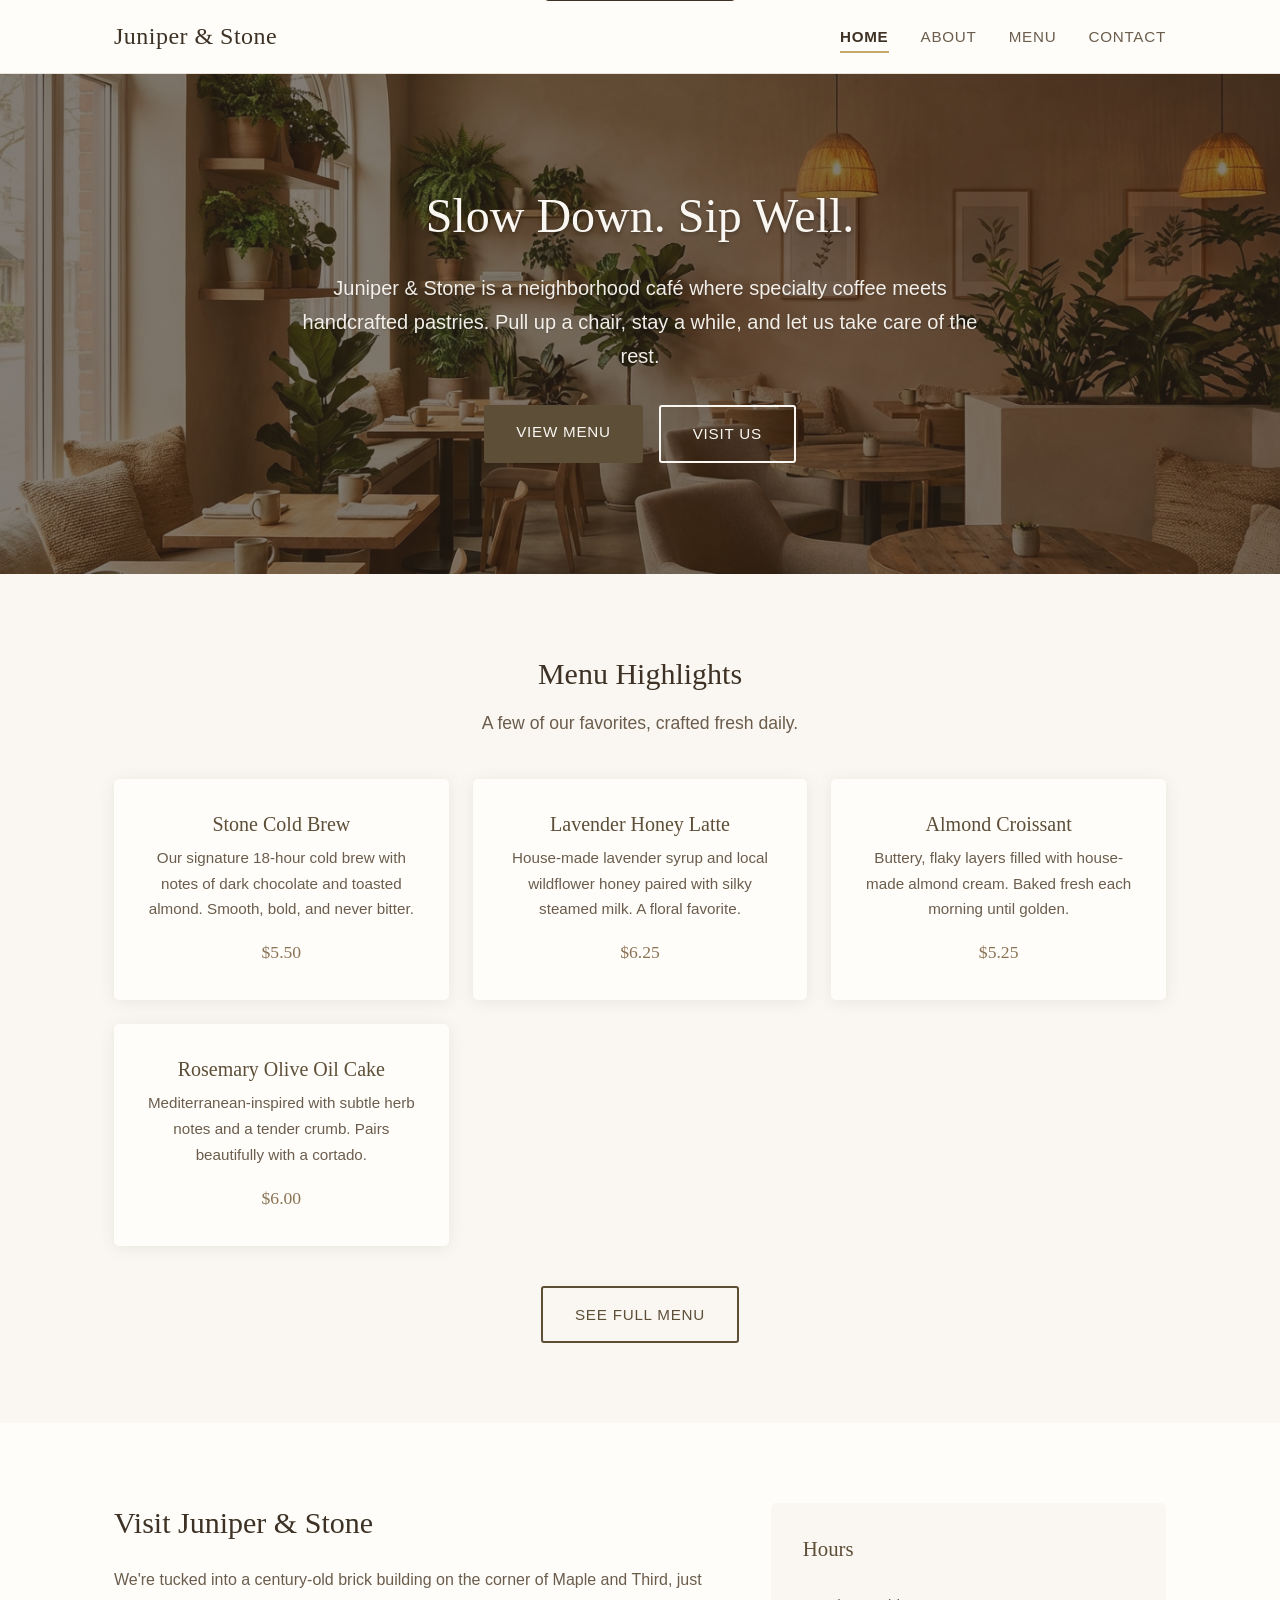
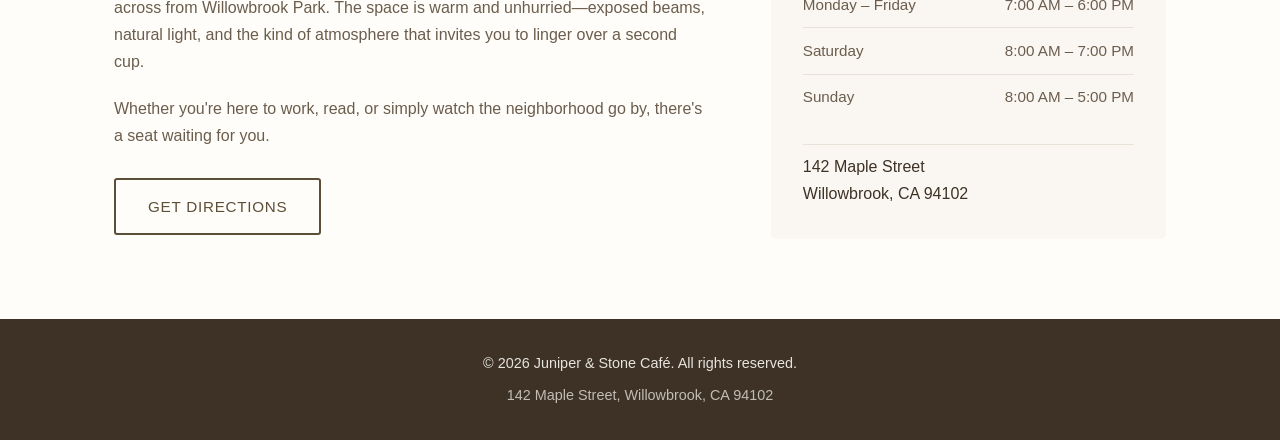
==== index.html @ cbd1dbdf "Add AI-generated brand imagery for cafe site - Add hero background image with dark overlay - Add spa" ====
<!DOCTYPE html>
<html lang="en">
<head>
    <meta charset="UTF-8">
    <meta name="viewport" content="width=device-width, initial-scale=1.0">
    <title>Juniper & Stone Café | Artisan Coffee & Pastries</title>
    <link rel="stylesheet" href="styles.css">
</head>
<body>
    <a href="#main-content" class="skip-link">Skip to main content</a>
    <header class="site-header">
        <nav class="nav-container" aria-label="Main navigation">
            <a href="index.html" class="logo">Juniper & Stone</a>
            <button class="nav-toggle" aria-label="Toggle navigation menu" aria-expanded="false" aria-controls="nav-menu">
                <span class="hamburger" aria-hidden="true"></span>
            </button>
            <ul class="nav-menu" id="nav-menu">
                <li><a href="index.html" aria-current="page">Home</a></li>
                <li><a href="about.html">About</a></li>
                <li><a href="services.html">Menu</a></li>
                <li><a href="contact.html">Contact</a></li>
            </ul>
        </nav>
    </header>

    <main id="main-content">
        <section class="hero">
            <div class="hero-content">
                <h1>Slow Down. Sip Well.</h1>
                <p>Juniper & Stone is a neighborhood café where specialty coffee meets handcrafted pastries. Pull up a chair, stay a while, and let us take care of the rest.</p>
                <div class="hero-buttons">
                    <a href="services.html" class="btn btn-primary">View Menu</a>
                    <a href="contact.html" class="btn btn-hero-secondary">Visit Us</a>
                </div>
            </div>
        </section>

        <section class="highlights">
            <div class="container">
                <h2>Menu Highlights</h2>
                <p class="section-intro">A few of our favorites, crafted fresh daily.</p>
                <div class="highlights-grid">
                    <div class="highlight-card">
                        <h3>Stone Cold Brew</h3>
                        <p>Our signature 18-hour cold brew with notes of dark chocolate and toasted almond. Smooth, bold, and never bitter.</p>
                        <span class="highlight-price">$5.50</span>
                    </div>
                    <div class="highlight-card">
                        <h3>Lavender Honey Latte</h3>
                        <p>House-made lavender syrup and local wildflower honey paired with silky steamed milk. A floral favorite.</p>
                        <span class="highlight-price">$6.25</span>
                    </div>
                    <div class="highlight-card">
                        <h3>Almond Croissant</h3>
                        <p>Buttery, flaky layers filled with house-made almond cream. Baked fresh each morning until golden.</p>
                        <span class="highlight-price">$5.25</span>
                    </div>
                    <div class="highlight-card">
                        <h3>Rosemary Olive Oil Cake</h3>
                        <p>Mediterranean-inspired with subtle herb notes and a tender crumb. Pairs beautifully with a cortado.</p>
                        <span class="highlight-price">$6.00</span>
                    </div>
                </div>
                <a href="services.html" class="btn btn-secondary">See Full Menu</a>
            </div>
        </section>

        <section class="visit-section">
            <div class="container">
                <div class="visit-grid">
                    <div class="visit-content">
                        <h2>Visit Juniper & Stone</h2>
                        <p>We're tucked into a century-old brick building on the corner of Maple and Third, just across from Willowbrook Park. The space is warm and unhurried—exposed beams, natural light, and the kind of atmosphere that invites you to linger over a second cup.</p>
                        <p>Whether you're here to work, read, or simply watch the neighborhood go by, there's a seat waiting for you.</p>
                        <a href="contact.html" class="btn btn-secondary">Get Directions</a>
                    </div>
                    <div class="visit-hours">
                        <h3>Hours</h3>
                        <ul class="hours-list">
                            <li><span>Monday – Friday</span><span>7:00 AM – 6:00 PM</span></li>
                            <li><span>Saturday</span><span>8:00 AM – 7:00 PM</span></li>
                            <li><span>Sunday</span><span>8:00 AM – 5:00 PM</span></li>
                        </ul>
                        <p class="visit-address">142 Maple Street<br>Willowbrook, CA 94102</p>
                    </div>
                </div>
            </div>
        </section>
    </main>

    <footer class="site-footer">
        <div class="container">
            <p>&copy; 2026 Juniper & Stone Café. All rights reserved.</p>
            <p>142 Maple Street, Willowbrook, CA 94102</p>
        </div>
    </footer>

    <script src="script.js"></script>
</body>
</html>
---- styles.css ----
/* ========================================
   Juniper & Stone Café - Stylesheet
   ======================================== */

/* CSS Variables */
:root {
    --color-primary: #5D4E37;
    --color-primary-dark: #3D3225;
    --color-secondary: #8B7355;
    --color-accent: #C9A86C;
    --color-cream: #FAF7F2;
    --color-warm-white: #FFFDF9;
    --color-text: #2C2416;
    --color-text-light: #6B5D4D;
    --color-border: #E8E2D9;
    --font-heading: 'Georgia', 'Times New Roman', serif;
    --font-body: 'Segoe UI', 'Helvetica Neue', Arial, sans-serif;
    --shadow-soft: 0 2px 15px rgba(93, 78, 55, 0.1);
    --shadow-medium: 0 4px 20px rgba(93, 78, 55, 0.15);
    --transition: all 0.3s ease;
}

/* Reset & Base */
*, *::before, *::after {
    box-sizing: border-box;
    margin: 0;
    padding: 0;
}

html {
    scroll-behavior: smooth;
}

body {
    font-family: var(--font-body);
    font-size: 1rem;
    line-height: 1.7;
    color: var(--color-text);
    background-color: var(--color-warm-white);
}

h1, h2, h3, h4 {
    font-family: var(--font-heading);
    font-weight: 400;
    line-height: 1.3;
    color: var(--color-primary-dark);
}

h1 { font-size: 2.5rem; }
h2 { font-size: 1.875rem; margin-bottom: 1rem; }
h3 { font-size: 1.25rem; margin-bottom: 0.5rem; }

p {
    margin-bottom: 1rem;
}

a {
    color: var(--color-primary);
    text-decoration: none;
    transition: var(--transition);
}

a:hover, a:focus {
    color: var(--color-accent);
}

img {
    max-width: 100%;
    height: auto;
}

address {
    font-style: normal;
}

/* Container */
.container {
    max-width: 1100px;
    margin: 0 auto;
    padding: 0 1.5rem;
}

/* Buttons */
.btn {
    display: inline-block;
    padding: 0.875rem 2rem;
    font-family: var(--font-body);
    font-size: 0.95rem;
    font-weight: 500;
    text-transform: uppercase;
    letter-spacing: 0.05em;
    border: none;
    border-radius: 3px;
    cursor: pointer;
    transition: var(--transition);
}

.btn-primary {
    background-color: var(--color-primary);
    color: var(--color-cream);
}

.btn-primary:hover {
    background-color: var(--color-primary-dark);
    color: var(--color-cream);
    transform: translateY(-1px);
    box-shadow: var(--shadow-soft);
}

.btn-primary:focus {
    background-color: var(--color-primary-dark);
    color: var(--color-cream);
    outline: 2px solid var(--color-accent);
    outline-offset: 2px;
}

.btn-primary:active {
    transform: translateY(0);
    box-shadow: none;
}

.btn-secondary {
    background-color: transparent;
    color: var(--color-primary);
    border: 2px solid var(--color-primary);
}

.btn-secondary:hover {
    background-color: var(--color-primary);
    color: var(--color-cream);
    transform: translateY(-1px);
    box-shadow: var(--shadow-soft);
}

.btn-secondary:focus {
    background-color: var(--color-primary);
    color: var(--color-cream);
    outline: 2px solid var(--color-accent);
    outline-offset: 2px;
}

.btn-secondary:active {
    transform: translateY(0);
    box-shadow: none;
}

/* Header & Navigation */
.site-header {
    background-color: rgba(255, 253, 249, 0.95);
    backdrop-filter: blur(10px);
    -webkit-backdrop-filter: blur(10px);
    border-bottom: 1px solid var(--color-border);
    position: sticky;
    top: 0;
    z-index: 1000;
    transition: box-shadow 0.3s ease;
}

.site-header.scrolled {
    box-shadow: 0 2px 20px rgba(93, 78, 55, 0.1);
}

.nav-container {
    max-width: 1100px;
    margin: 0 auto;
    padding: 1rem 1.5rem;
    display: flex;
    justify-content: space-between;
    align-items: center;
}

.logo {
    font-family: var(--font-heading);
    font-size: 1.5rem;
    color: var(--color-primary-dark);
    letter-spacing: 0.02em;
}

.logo:hover {
    color: var(--color-primary);
}

.logo:focus {
    color: var(--color-primary);
    outline: 2px solid var(--color-accent);
    outline-offset: 4px;
    border-radius: 3px;
}

.nav-menu {
    display: flex;
    list-style: none;
    gap: 2rem;
}

.nav-menu a {
    font-size: 0.95rem;
    text-transform: uppercase;
    letter-spacing: 0.05em;
    color: var(--color-text-light);
    padding: 0.5rem 0;
    position: relative;
}

.nav-menu a::after {
    content: '';
    position: absolute;
    bottom: 0;
    left: 0;
    width: 0;
    height: 2px;
    background-color: var(--color-accent);
    transition: var(--transition);
}

.nav-menu a:hover::after,
.nav-menu a:focus::after,
.nav-menu a.active::after {
    width: 100%;
}

.nav-menu a[aria-current="page"] {
    color: var(--color-primary-dark);
    font-weight: 600;
}

.nav-menu a[aria-current="page"]::after {
    width: 100%;
}

.nav-menu a:focus {
    outline: 2px solid var(--color-accent);
    outline-offset: 4px;
    border-radius: 2px;
}

/* Mobile Navigation Toggle */
.nav-toggle {
    display: none;
    background: none;
    border: none;
    cursor: pointer;
    padding: 0.5rem;
    border-radius: 3px;
}

.nav-toggle:focus {
    outline: 2px solid var(--color-accent);
    outline-offset: 2px;
}

.hamburger {
    display: block;
    width: 24px;
    height: 2px;
    background-color: var(--color-primary);
    position: relative;
    transition: var(--transition);
}

.hamburger::before,
.hamburger::after {
    content: '';
    position: absolute;
    width: 24px;
    height: 2px;
    background-color: var(--color-primary);
    transition: var(--transition);
}

.hamburger::before { top: -7px; }
.hamburger::after { bottom: -7px; }

/* Hero Section with Background Image */
.hero {
    background-image: linear-gradient(rgba(45, 35, 25, 0.6), rgba(45, 35, 25, 0.6)), url('public/images/hero.jpg');
    background-size: cover;
    background-position: center;
    background-repeat: no-repeat;
    color: var(--color-cream);
    padding: 6rem 1.5rem;
    text-align: center;
    min-height: 500px;
    display: flex;
    align-items: center;
    justify-content: center;
}

.hero-content {
    max-width: 700px;
    margin: 0 auto;
}

.hero h1 {
    color: var(--color-cream);
    font-size: 3rem;
    margin-bottom: 1.5rem;
    text-shadow: 0 2px 4px rgba(0, 0, 0, 0.3);
}

.hero p {
    font-size: 1.25rem;
    margin-bottom: 2rem;
    opacity: 0.95;
    text-shadow: 0 1px 2px rgba(0, 0, 0, 0.2);
}

.hero-buttons {
    display: flex;
    gap: 1rem;
    justify-content: center;
    flex-wrap: wrap;
}

.btn-hero-secondary {
    background-color: transparent;
    color: var(--color-cream);
    border: 2px solid var(--color-cream);
}

.btn-hero-secondary:hover {
    background-color: var(--color-cream);
    color: var(--color-primary-dark);
    transform: translateY(-1px);
}

.btn-hero-secondary:focus {
    background-color: var(--color-cream);
    color: var(--color-primary-dark);
    outline: 2px solid var(--color-accent);
    outline-offset: 2px;
}

/* Page Hero (for inner pages) */
.page-hero {
    background-color: var(--color-cream);
    padding: 4rem 0;
    text-align: center;
    border-bottom: 1px solid var(--color-border);
}

.page-hero h1 {
    margin: 0;
}

/* Overview Section */
.overview {
    padding: 5rem 0;
    background-color: var(--color-warm-white);
    text-align: center;
}

.overview p {
    max-width: 750px;
    margin-left: auto;
    margin-right: auto;
    color: var(--color-text-light);
}

/* Highlights Section */
.highlights {
    padding: 5rem 0;
    background-color: var(--color-cream);
    text-align: center;
}

.section-intro {
    color: var(--color-text-light);
    font-size: 1.1rem;
    margin-bottom: 0;
}

.highlights-grid {
    display: grid;
    grid-template-columns: repeat(auto-fit, minmax(250px, 1fr));
    gap: 1.5rem;
    margin: 2.5rem 0;
}

.highlight-card {
    background-color: var(--color-warm-white);
    padding: 2rem;
    border-radius: 5px;
    box-shadow: var(--shadow-soft);
    transition: var(--transition);
}

.highlight-card:hover {
    transform: translateY(-3px);
    box-shadow: var(--shadow-medium);
}

.highlight-card h3 {
    color: var(--color-primary);
}

.highlight-card p {
    color: var(--color-text-light);
    margin-bottom: 1rem;
    font-size: 0.95rem;
}

.highlight-price {
    display: inline-block;
    font-family: var(--font-heading);
    font-size: 1.1rem;
    color: var(--color-secondary);
    font-weight: 500;
}

/* Visit Section (Home Page) */
.visit-section {
    padding: 5rem 0;
    background-color: var(--color-warm-white);
}

.visit-grid {
    display: grid;
    grid-template-columns: 1.5fr 1fr;
    gap: 4rem;
    align-items: start;
}

.visit-content h2 {
    margin-bottom: 1.5rem;
}

.visit-content p {
    color: var(--color-text-light);
    margin-bottom: 1.25rem;
}

.visit-content .btn {
    margin-top: 0.5rem;
}

.visit-hours {
    background-color: var(--color-cream);
    padding: 2rem;
    border-radius: 5px;
}

.visit-hours h3 {
    color: var(--color-primary);
    margin-bottom: 1.25rem;
    font-size: 1.3rem;
}

.visit-hours .hours-list {
    list-style: none;
    margin-bottom: 1.5rem;
}

.visit-hours .hours-list li {
    display: flex;
    justify-content: space-between;
    padding: 0.6rem 0;
    border-bottom: 1px solid var(--color-border);
    color: var(--color-text-light);
    font-size: 0.95rem;
}

.visit-hours .hours-list li:last-child {
    border-bottom: none;
}

.visit-address {
    color: var(--color-primary-dark);
    font-weight: 500;
    margin-bottom: 0;
    padding-top: 0.5rem;
    border-top: 1px solid var(--color-border);
}

/* About Sections */
.about-story,
.about-mission,
.about-sourcing {
    padding: 4rem 0;
}

.about-story {
    background-color: var(--color-warm-white);
}

.about-mission {
    background-color: var(--color-cream);
}

.about-sourcing {
    background-color: var(--color-warm-white);
}

.about-story p,
.about-mission p,
.about-sourcing p {
    max-width: 750px;
    color: var(--color-text-light);
}

/* About Space Section with Image */
.about-space {
    padding: 4rem 0;
    background-color: var(--color-cream);
}

.about-space p {
    max-width: 750px;
    color: var(--color-text-light);
    margin-bottom: 2rem;
}

.space-image {
    width: 100%;
    max-width: 100%;
    height: auto;
    border-radius: 8px;
    box-shadow: var(--shadow-medium);
    object-fit: cover;
}

/* Section Divider with Texture */
.section-divider {
    height: 120px;
    background-image: url('public/images/texture.jpg');
    background-size: cover;
    background-position: center;
    background-repeat: no-repeat;
}

/* Menu Intro */
.menu-intro {
    padding: 3rem 0 2rem;
    background-color: var(--color-warm-white);
    text-align: center;
}

.menu-intro .intro-text {
    max-width: 700px;
    margin: 0 auto 1.5rem;
    font-size: 1.1rem;
    color: var(--color-text-light);
}

.dietary-note {
    display: inline-block;
    background-color: var(--color-cream);
    padding: 1rem 1.5rem;
    border-radius: 5px;
    font-size: 0.95rem;
    color: var(--color-text-light);
    border-left: 3px solid var(--color-accent);
    text-align: left;
    max-width: 600px;
}

.dietary-note strong {
    color: var(--color-primary-dark);
}

/* Menu Sections */
.menu-section {
    padding: 3.5rem 0;
    background-color: var(--color-warm-white);
}

.menu-section:nth-child(odd) {
    background-color: var(--color-cream);
}

.menu-section h2 {
    text-align: center;
    margin-bottom: 0.5rem;
}

.seasonal-note {
    text-align: center;
    color: var(--color-text-light);
    font-style: italic;
    margin-bottom: 0;
}

.menu-grid {
    display: grid;
    grid-template-columns: repeat(3, 1fr);
    gap: 1.25rem;
    margin-top: 2rem;
}

/* Menu Cards */
.menu-card {
    background-color: var(--color-warm-white);
    padding: 1.5rem;
    border-radius: 5px;
    border: 1px solid var(--color-border);
    transition: var(--transition);
    display: flex;
    flex-direction: column;
    justify-content: space-between;
    min-height: 140px;
}

.menu-section:nth-child(odd) .menu-card {
    background-color: var(--color-warm-white);
}

.menu-card:hover {
    box-shadow: var(--shadow-soft);
    transform: translateY(-2px);
}

.menu-card-content h3 {
    margin-bottom: 0.5rem;
    color: var(--color-primary);
    font-size: 1.15rem;
}

.menu-card-content p {
    color: var(--color-text-light);
    margin-bottom: 0;
    font-size: 0.9rem;
    line-height: 1.5;
}

.menu-price {
    display: inline-block;
    font-family: var(--font-heading);
    font-size: 1.2rem;
    font-weight: 600;
    color: var(--color-primary-dark);
    margin-top: 1rem;
    padding-top: 0.75rem;
    border-top: 1px solid var(--color-border);
}

/* Featured/Seasonal Cards */
.menu-section-seasonal {
    background-color: var(--color-primary-dark) !important;
    color: var(--color-cream);
}

.menu-section-seasonal h2 {
    color: var(--color-cream);
}

.menu-section-seasonal .seasonal-note {
    color: rgba(255, 253, 249, 0.9);
}

.menu-card-featured {
    background-color: rgba(255, 253, 249, 0.95);
    border: 2px solid var(--color-accent);
}

.menu-card-featured:hover {
    background-color: var(--color-warm-white);
}

/* Contact - Reach Section */
.contact-reach {
    padding: 3rem 0;
    background-color: var(--color-cream);
}

.reach-grid {
    display: grid;
    grid-template-columns: repeat(2, 1fr);
    gap: 2rem;
}

.reach-card {
    background-color: var(--color-warm-white);
    padding: 2rem;
    border-radius: 5px;
    box-shadow: var(--shadow-soft);
}

.reach-card h2 {
    margin-bottom: 0.75rem;
    font-size: 1.5rem;
}

.reach-card > p {
    color: var(--color-text-light);
    margin-bottom: 1.25rem;
}

.reach-card address {
    font-size: 1.1rem;
    color: var(--color-primary-dark);
    margin-bottom: 0.75rem;
    line-height: 1.5;
}

.reach-methods {
    display: flex;
    flex-direction: column;
    gap: 0.75rem;
    margin-bottom: 1.25rem;
}

.reach-method {
    display: flex;
    flex-direction: column;
    gap: 0.25rem;
}

.reach-label {
    font-size: 0.8rem;
    font-weight: 600;
    text-transform: uppercase;
    letter-spacing: 0.05em;
    color: var(--color-text-light);
}

.reach-method a {
    font-size: 1.1rem;
    color: var(--color-primary);
    font-weight: 500;
}

.reach-method a:hover {
    color: var(--color-accent);
}

.response-note {
    font-size: 0.9rem;
    color: var(--color-text-light);
    font-style: italic;
    margin-bottom: 0;
    padding-top: 1rem;
    border-top: 1px solid var(--color-border);
}

.hours-compact {
    margin-top: 1.25rem;
    padding-top: 1.25rem;
    border-top: 1px solid var(--color-border);
}

.hours-list-inline {
    list-style: none;
    margin-top: 0.5rem;
}

.hours-list-inline li {
    color: var(--color-text-light);
    font-size: 0.95rem;
    padding: 0.25rem 0;
}

/* Contact - Form Section */
.contact-form-section {
    padding: 4rem 0;
    background-color: var(--color-warm-white);
}

.form-container {
    max-width: 600px;
    margin: 0 auto;
    background-color: var(--color-cream);
    padding: 2.5rem;
    border-radius: 8px;
    box-shadow: var(--shadow-soft);
}

.form-container h2 {
    text-align: center;
    margin-bottom: 0.5rem;
}

.form-intro {
    text-align: center;
    color: var(--color-text-light);
    margin-bottom: 2rem;
}

/* Contact Form */
.contact-form {
    display: flex;
    flex-direction: column;
    gap: 1.5rem;
}

.form-row {
    display: grid;
    grid-template-columns: 1fr 1fr;
    gap: 1.5rem;
}

.form-group {
    display: flex;
    flex-direction: column;
}

.form-group label {
    font-size: 0.95rem;
    font-weight: 600;
    margin-bottom: 0.5rem;
    color: var(--color-primary-dark);
}

.form-group label .required {
    color: #c45a5a;
}

.form-group input,
.form-group textarea {
    padding: 1rem 1.125rem;
    font-family: var(--font-body);
    font-size: 1rem;
    border: 2px solid var(--color-border);
    border-radius: 5px;
    background-color: var(--color-warm-white);
    transition: var(--transition);
    width: 100%;
}

.form-group input::placeholder,
.form-group textarea::placeholder {
    color: #857b6e;
}

.form-group input:hover,
.form-group textarea:hover {
    border-color: var(--color-secondary);
}

.form-group input:focus,
.form-group textarea:focus {
    outline: none;
    border-color: var(--color-accent);
    box-shadow: 0 0 0 3px rgba(201, 168, 108, 0.25);
    background-color: #fff;
}

.form-group textarea {
    resize: vertical;
    min-height: 140px;
}

.form-note {
    font-size: 0.85rem;
    color: var(--color-text-light);
    margin-bottom: 0;
    text-align: center;
}

.form-note .required {
    color: #c45a5a;
}

.btn-full {
    width: 100%;
    padding: 1rem;
    font-size: 1rem;
}

/* Footer */
.site-footer {
    background-color: var(--color-primary-dark);
    color: var(--color-cream);
    padding: 2rem 0;
    text-align: center;
}

.site-footer p {
    margin-bottom: 0.5rem;
    opacity: 0.9;
    font-size: 0.9rem;
}

.site-footer p:last-child {
    margin-bottom: 0;
    opacity: 0.7;
}

/* ========================================
   Responsive Styles
   ======================================== */

@media (max-width: 768px) {
    h1 { font-size: 2rem; }
    h2 { font-size: 1.5rem; }

    .nav-toggle {
        display: block;
    }

    .nav-menu {
        position: absolute;
        top: 100%;
        left: 0;
        right: 0;
        flex-direction: column;
        background-color: var(--color-warm-white);
        padding: 1rem 1.5rem;
        gap: 0;
        border-bottom: 1px solid var(--color-border);
        display: none;
    }

    .nav-menu.active {
        display: flex;
    }

    .nav-menu li {
        border-bottom: 1px solid var(--color-border);
    }

    .nav-menu li:last-child {
        border-bottom: none;
    }

    .nav-menu a {
        display: block;
        padding: 1rem 0;
    }

    .nav-toggle[aria-expanded="true"] .hamburger {
        background-color: transparent;
    }

    .nav-toggle[aria-expanded="true"] .hamburger::before {
        transform: rotate(45deg);
        top: 0;
    }

    .nav-toggle[aria-expanded="true"] .hamburger::after {
        transform: rotate(-45deg);
        bottom: 0;
    }

    .hero {
        padding: 4rem 1.5rem;
        min-height: 400px;
    }

    .hero h1 {
        font-size: 2.25rem;
    }

    .hero p {
        font-size: 1.1rem;
    }

    .highlights,
    .visit-section {
        padding: 3rem 0;
    }

    .visit-grid {
        grid-template-columns: 1fr;
        gap: 2.5rem;
    }

    .reach-grid {
        grid-template-columns: 1fr;
        gap: 1.5rem;
    }

    .reach-card {
        padding: 1.5rem;
    }

    .form-container {
        padding: 1.75rem;
    }

    .form-row {
        grid-template-columns: 1fr;
        gap: 1.5rem;
    }

    .contact-form-section {
        padding: 3rem 0;
    }

    .menu-grid {
        grid-template-columns: 1fr;
    }

    .menu-intro {
        padding: 2rem 0 1.5rem;
    }

    .dietary-note {
        padding: 0.875rem 1.25rem;
    }

    /* Responsive section divider */
    .section-divider {
        height: 80px;
    }

    /* Responsive space image */
    .space-image {
        border-radius: 5px;
    }
}

@media (min-width: 769px) and (max-width: 1024px) {
    .menu-grid {
        grid-template-columns: repeat(2, 1fr);
    }
}

@media (max-width: 480px) {
    .btn {
        padding: 0.75rem 1.5rem;
        font-size: 0.9rem;
    }

    .hero h1 {
        font-size: 1.875rem;
    }

    .hero {
        min-height: 350px;
    }

    .highlights-grid {
        grid-template-columns: 1fr;
    }

    .menu-card {
        min-height: auto;
    }

    /* Smaller section divider on mobile */
    .section-divider {
        height: 60px;
    }
}

/* Focus Styles for Accessibility */
a:focus-visible,
button:focus-visible {
    outline: 2px solid var(--color-accent);
    outline-offset: 2px;
}

input:focus,
textarea:focus {
    outline: none;
}

/* Skip Link */
.skip-link {
    position: absolute;
    top: -50px;
    left: 50%;
    transform: translateX(-50%);
    background: var(--color-primary-dark);
    color: var(--color-cream);
    padding: 0.75rem 1.5rem;
    border-radius: 0 0 5px 5px;
    z-index: 10000;
    font-weight: 500;
    text-decoration: none;
    transition: top 0.2s ease;
}

.skip-link:focus {
    top: 0;
    outline: 2px solid var(--color-accent);
    outline-offset: 2px;
    color: var(--color-cream);
}
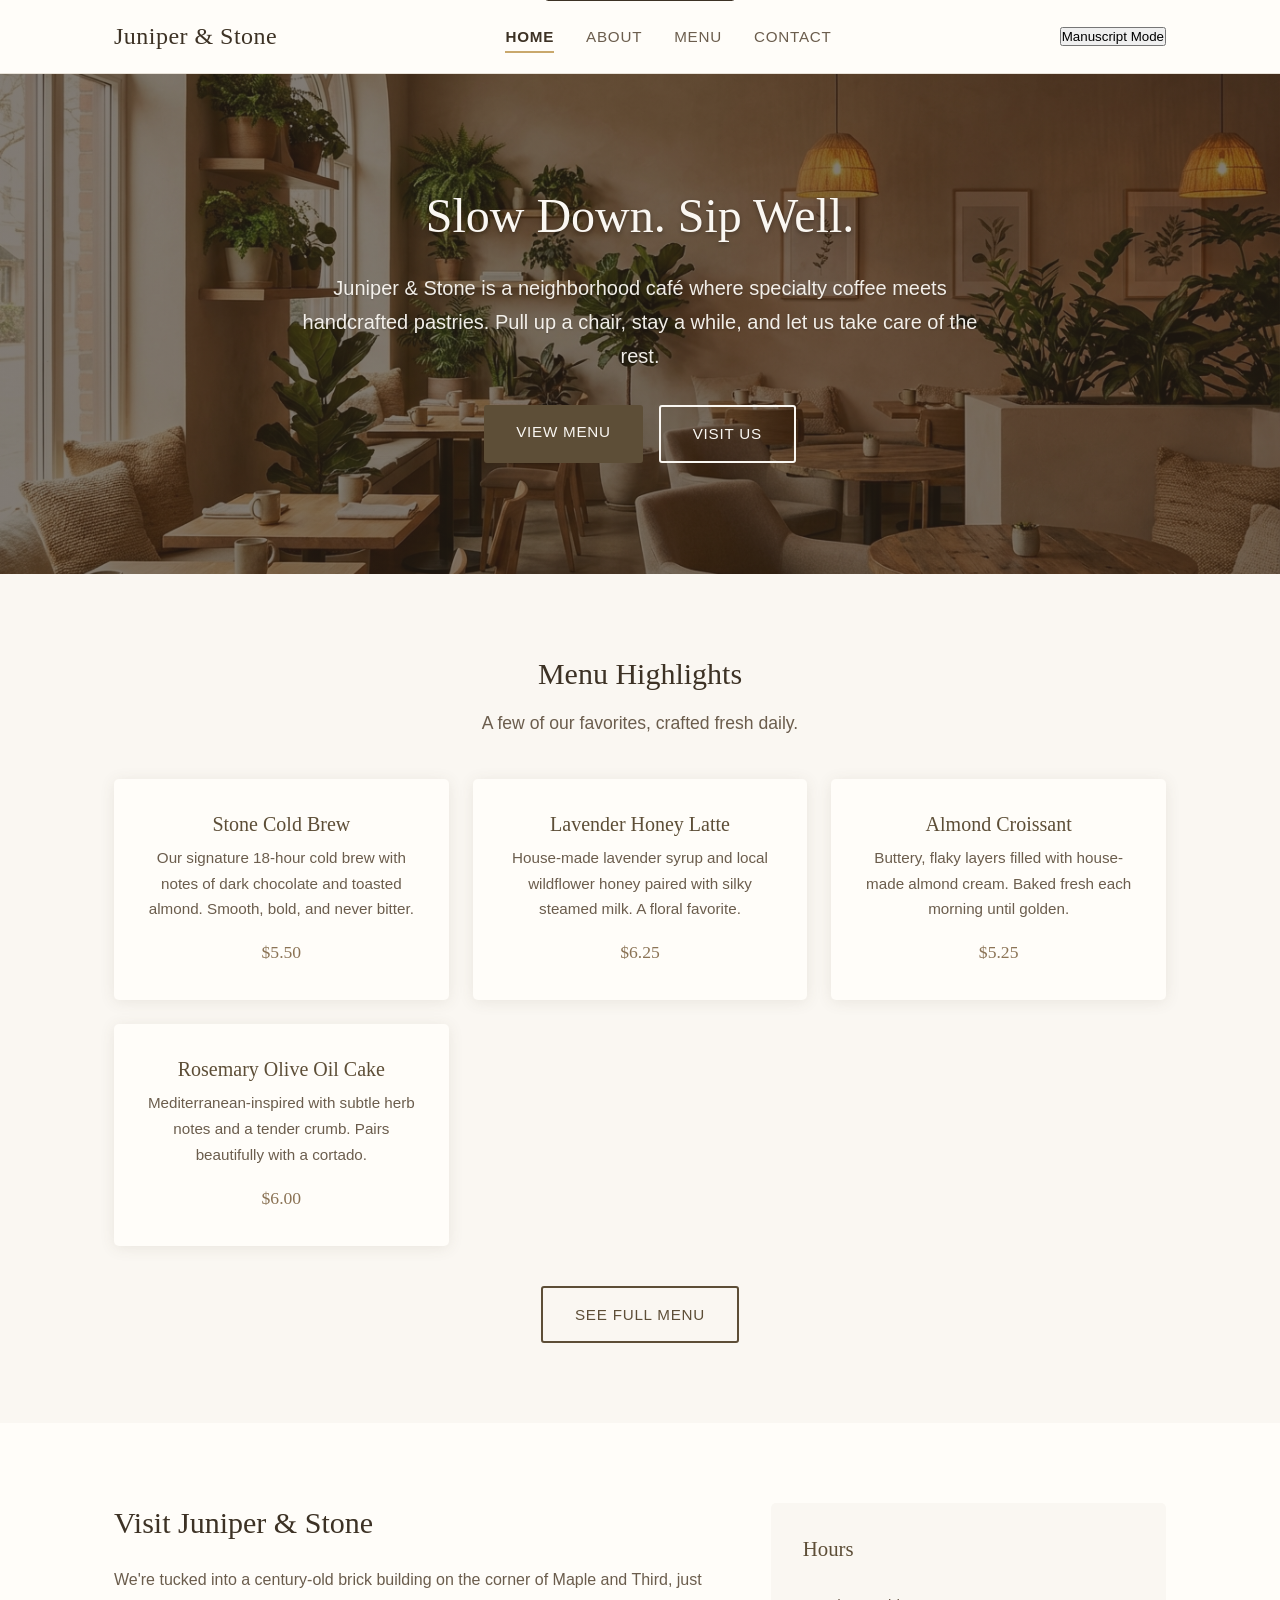
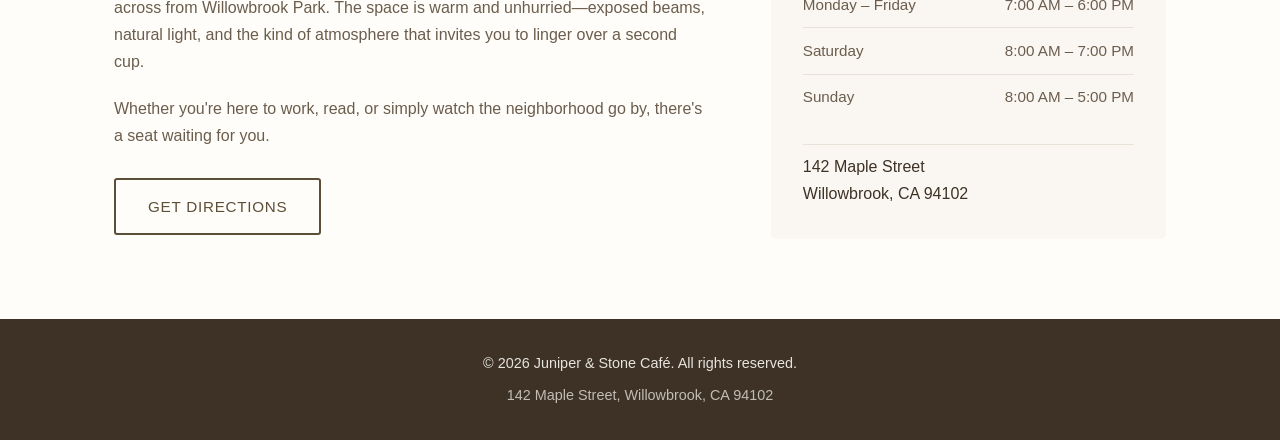
==== commit bc91465a: "Add theme toggle button to main navigation in index.html" ====
--- a/index.html
+++ b/index.html
@@ -20,6 +20,7 @@
                 <li><a href="services.html">Menu</a></li>
                 <li><a href="contact.html">Contact</a></li>
             </ul>
+            <button id="theme-toggle">Manuscript Mode</button>
         </nav>
     </header>
 
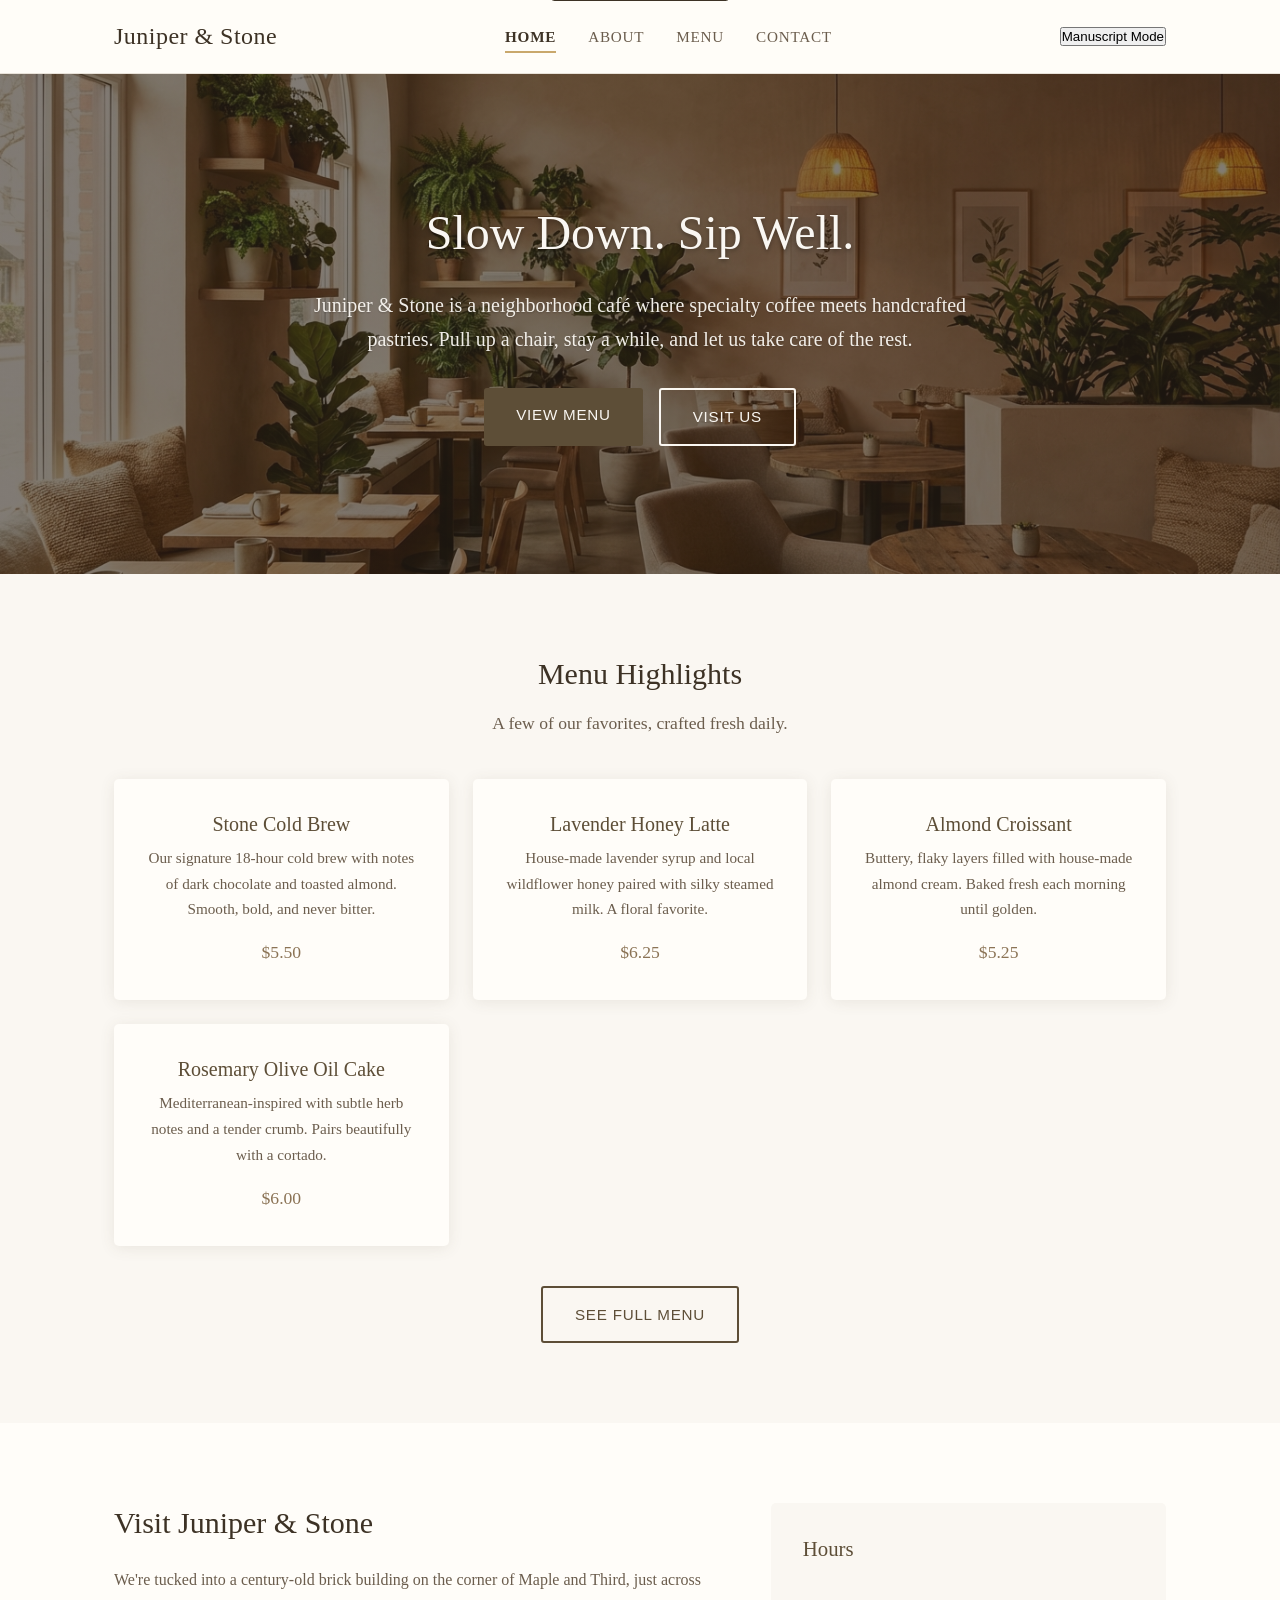
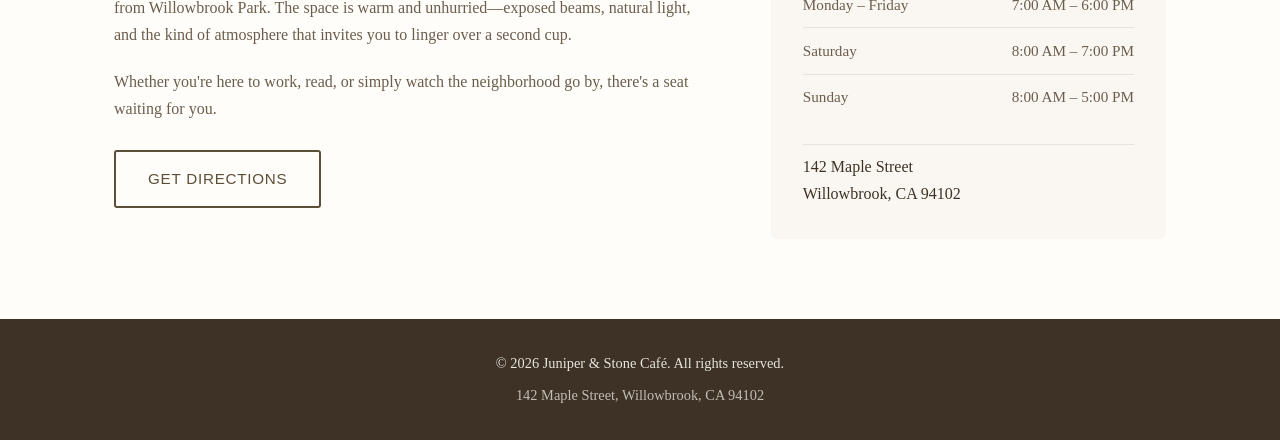
==== commit 71203975: "Add theme-manuscript style block and temp body class for visual verification" ====
--- a/index.html
+++ b/index.html
@@ -6,7 +6,7 @@
     <title>Juniper & Stone Café | Artisan Coffee & Pastries</title>
     <link rel="stylesheet" href="styles.css">
 </head>
-<body>
+<body class="theme-manuscript"> <!-- TEMP TEST: remove after verifying -->
     <a href="#main-content" class="skip-link">Skip to main content</a>
     <header class="site-header">
         <nav class="nav-container" aria-label="Main navigation">
--- a/styles.css
+++ b/styles.css
@@ -1067,3 +1067,10 @@
     outline-offset: 2px;
     color: var(--color-cream);
 }
+
+/* Manuscript Mode Theme */
+body.theme-manuscript {
+    background-color: #F5F0E8;
+    color: #1A1208;
+    font-family: 'Georgia', 'Times New Roman', serif;
+}
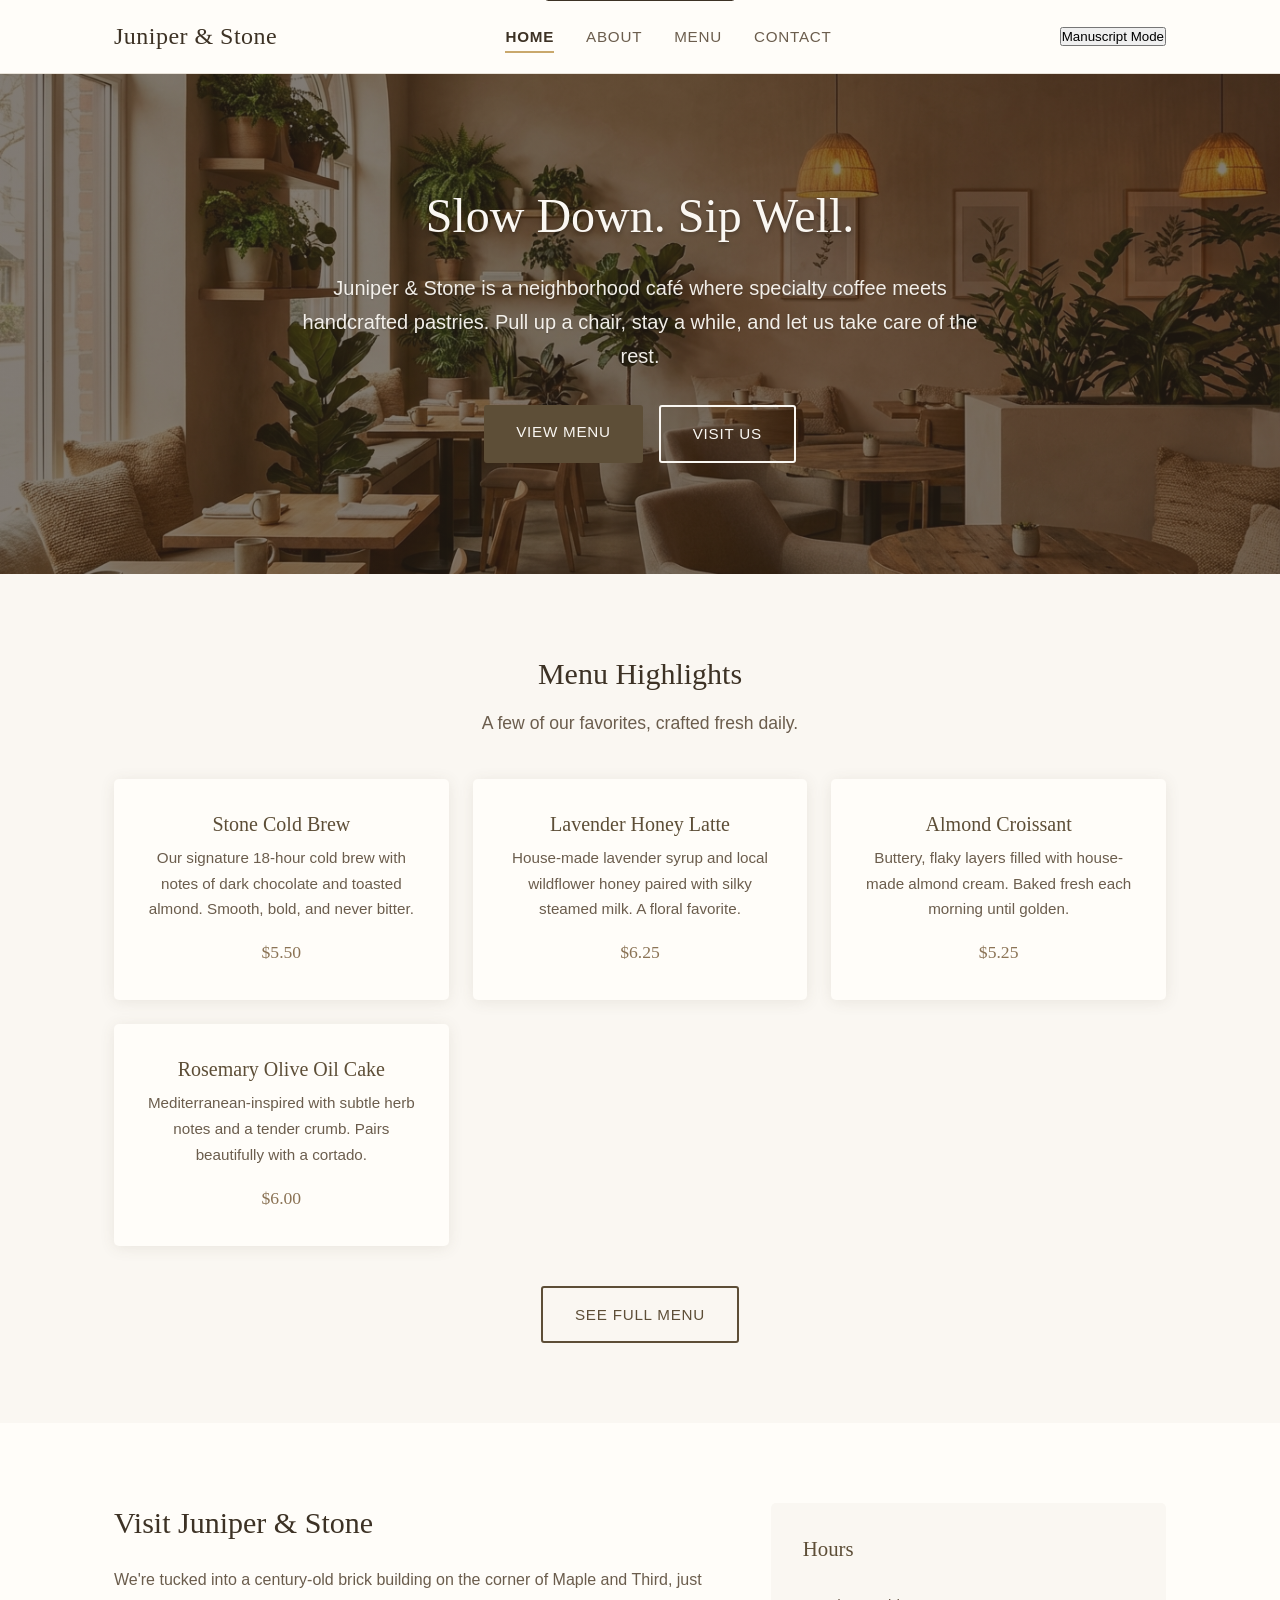
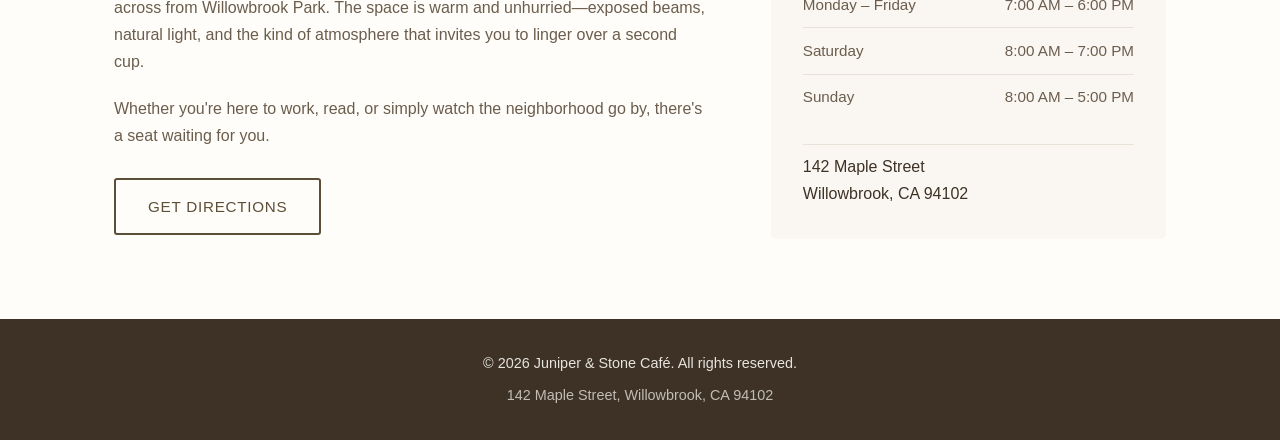
==== commit c2191ede: "Wire #theme-toggle to toggle theme-manuscript class on body - Add click handler in script.js that to" ====
--- a/index.html
+++ b/index.html
@@ -6,7 +6,7 @@
     <title>Juniper & Stone Café | Artisan Coffee & Pastries</title>
     <link rel="stylesheet" href="styles.css">
 </head>
-<body class="theme-manuscript"> <!-- TEMP TEST: remove after verifying -->
+<body>
     <a href="#main-content" class="skip-link">Skip to main content</a>
     <header class="site-header">
         <nav class="nav-container" aria-label="Main navigation">
